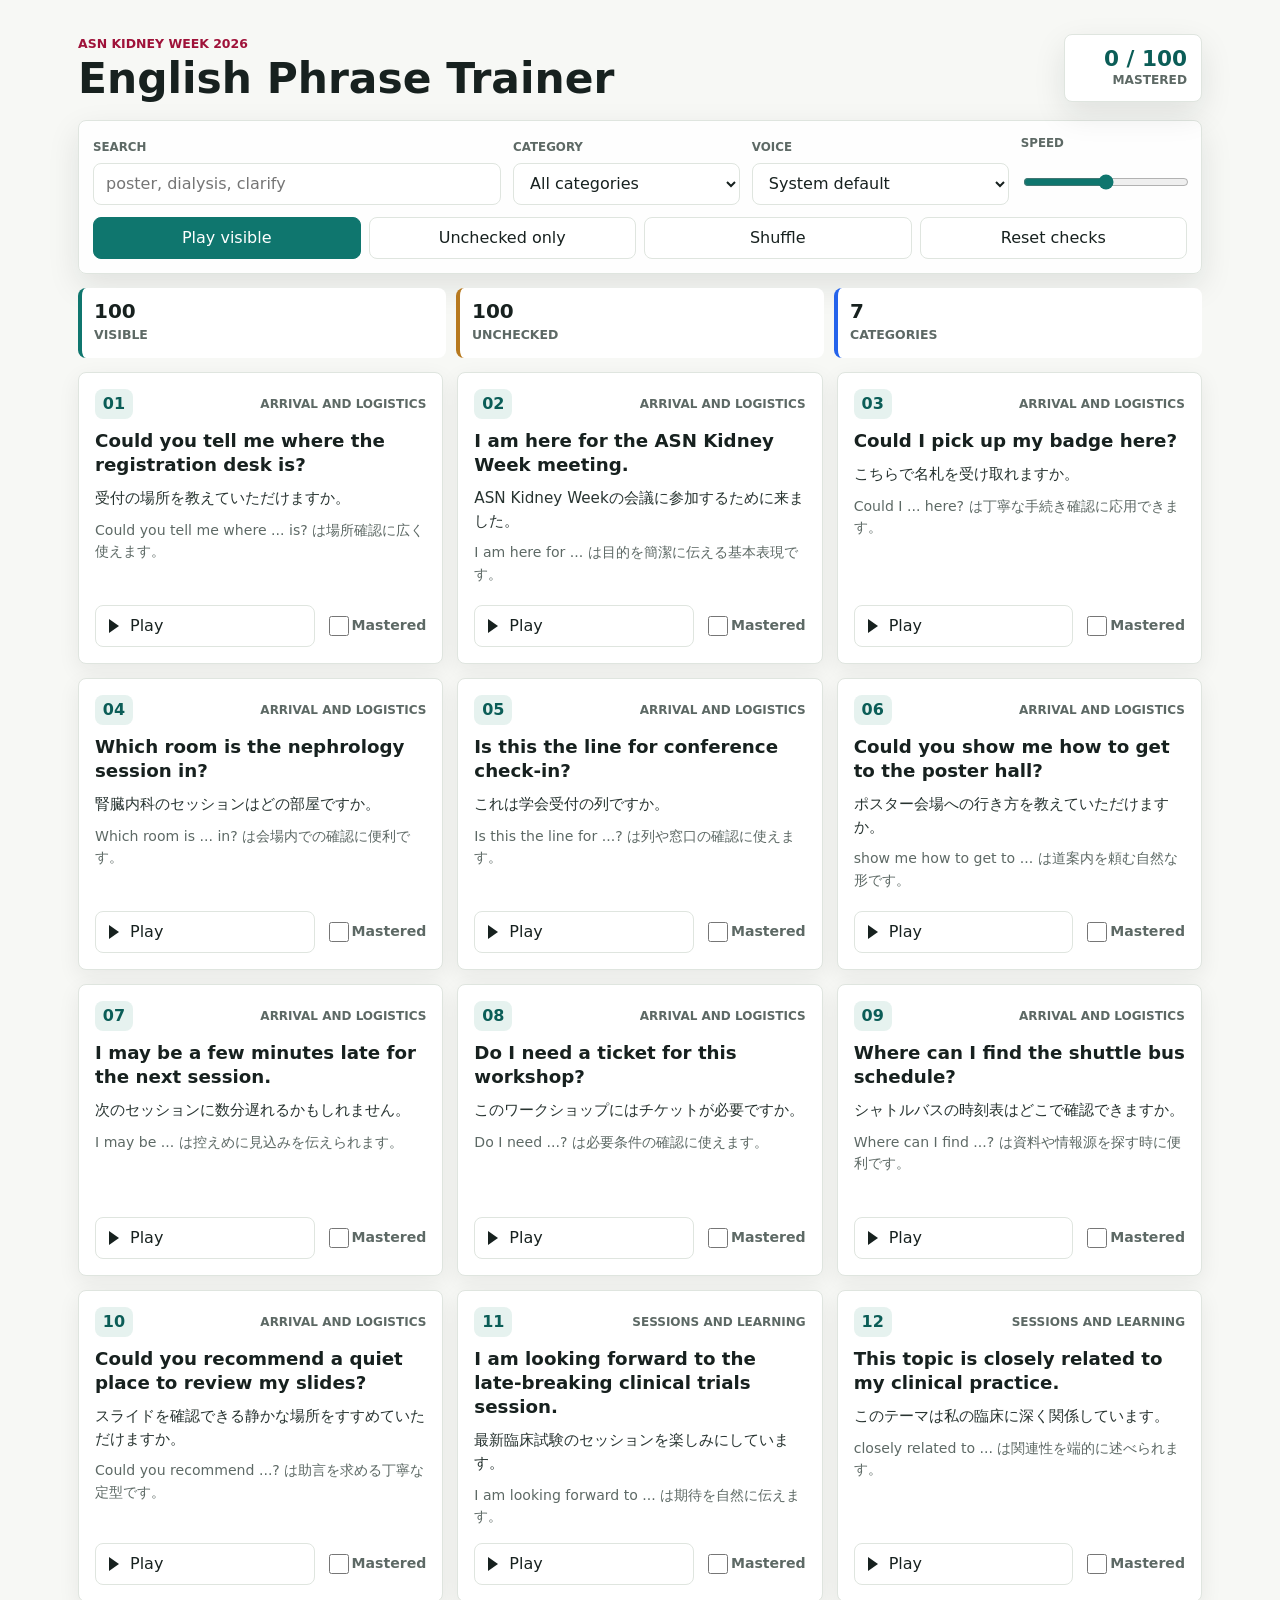
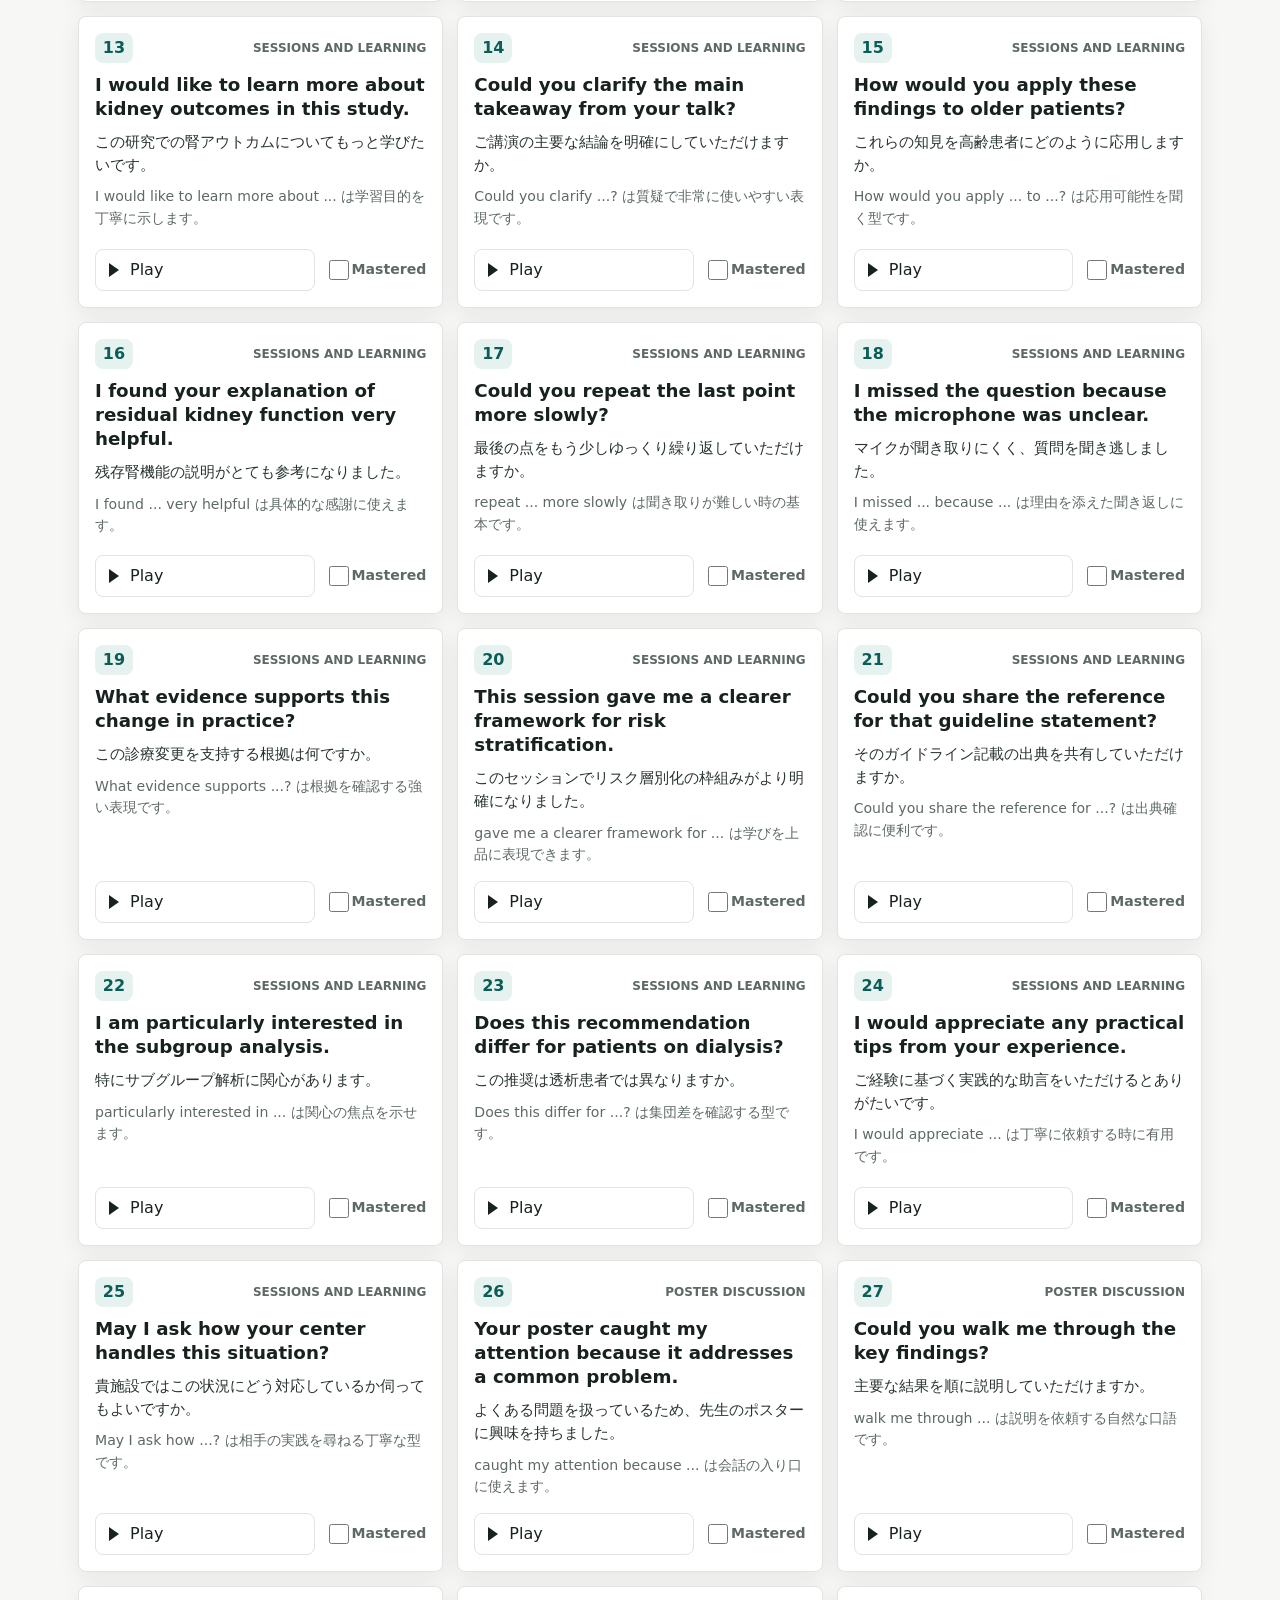
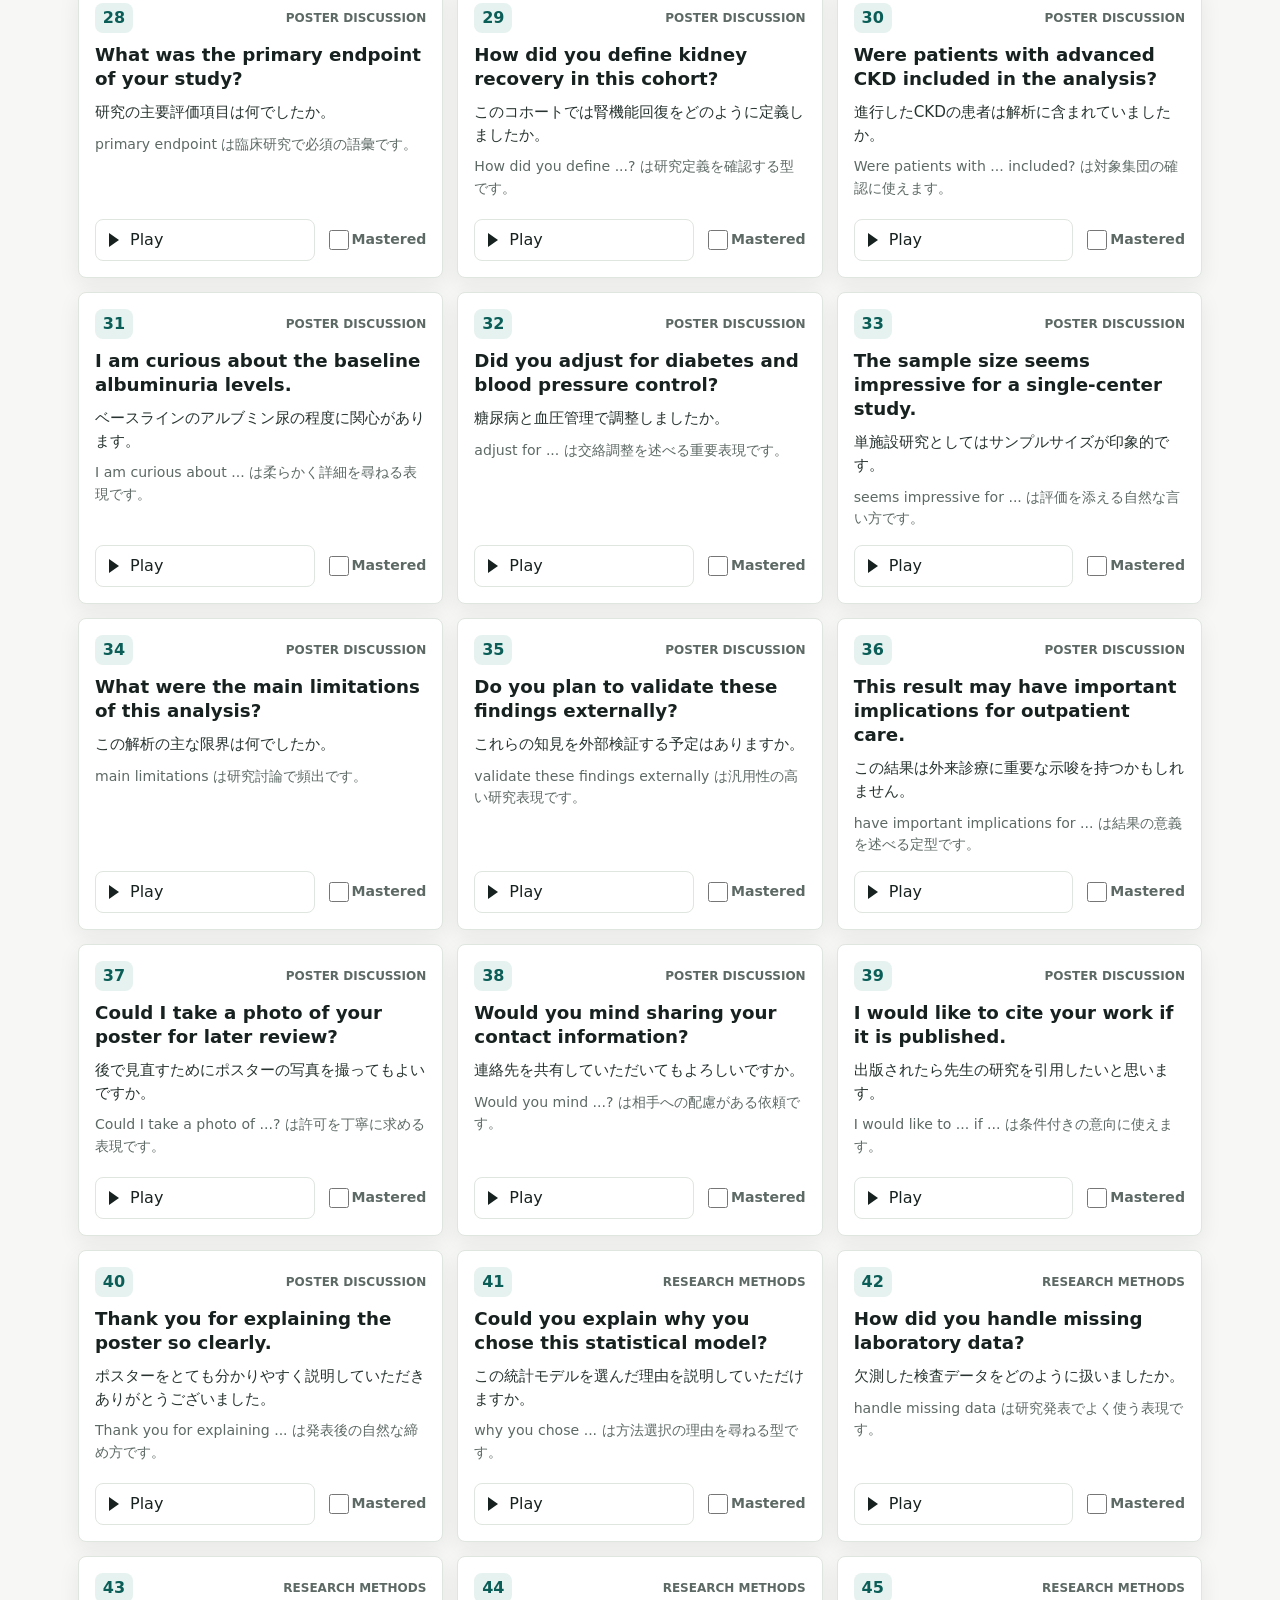
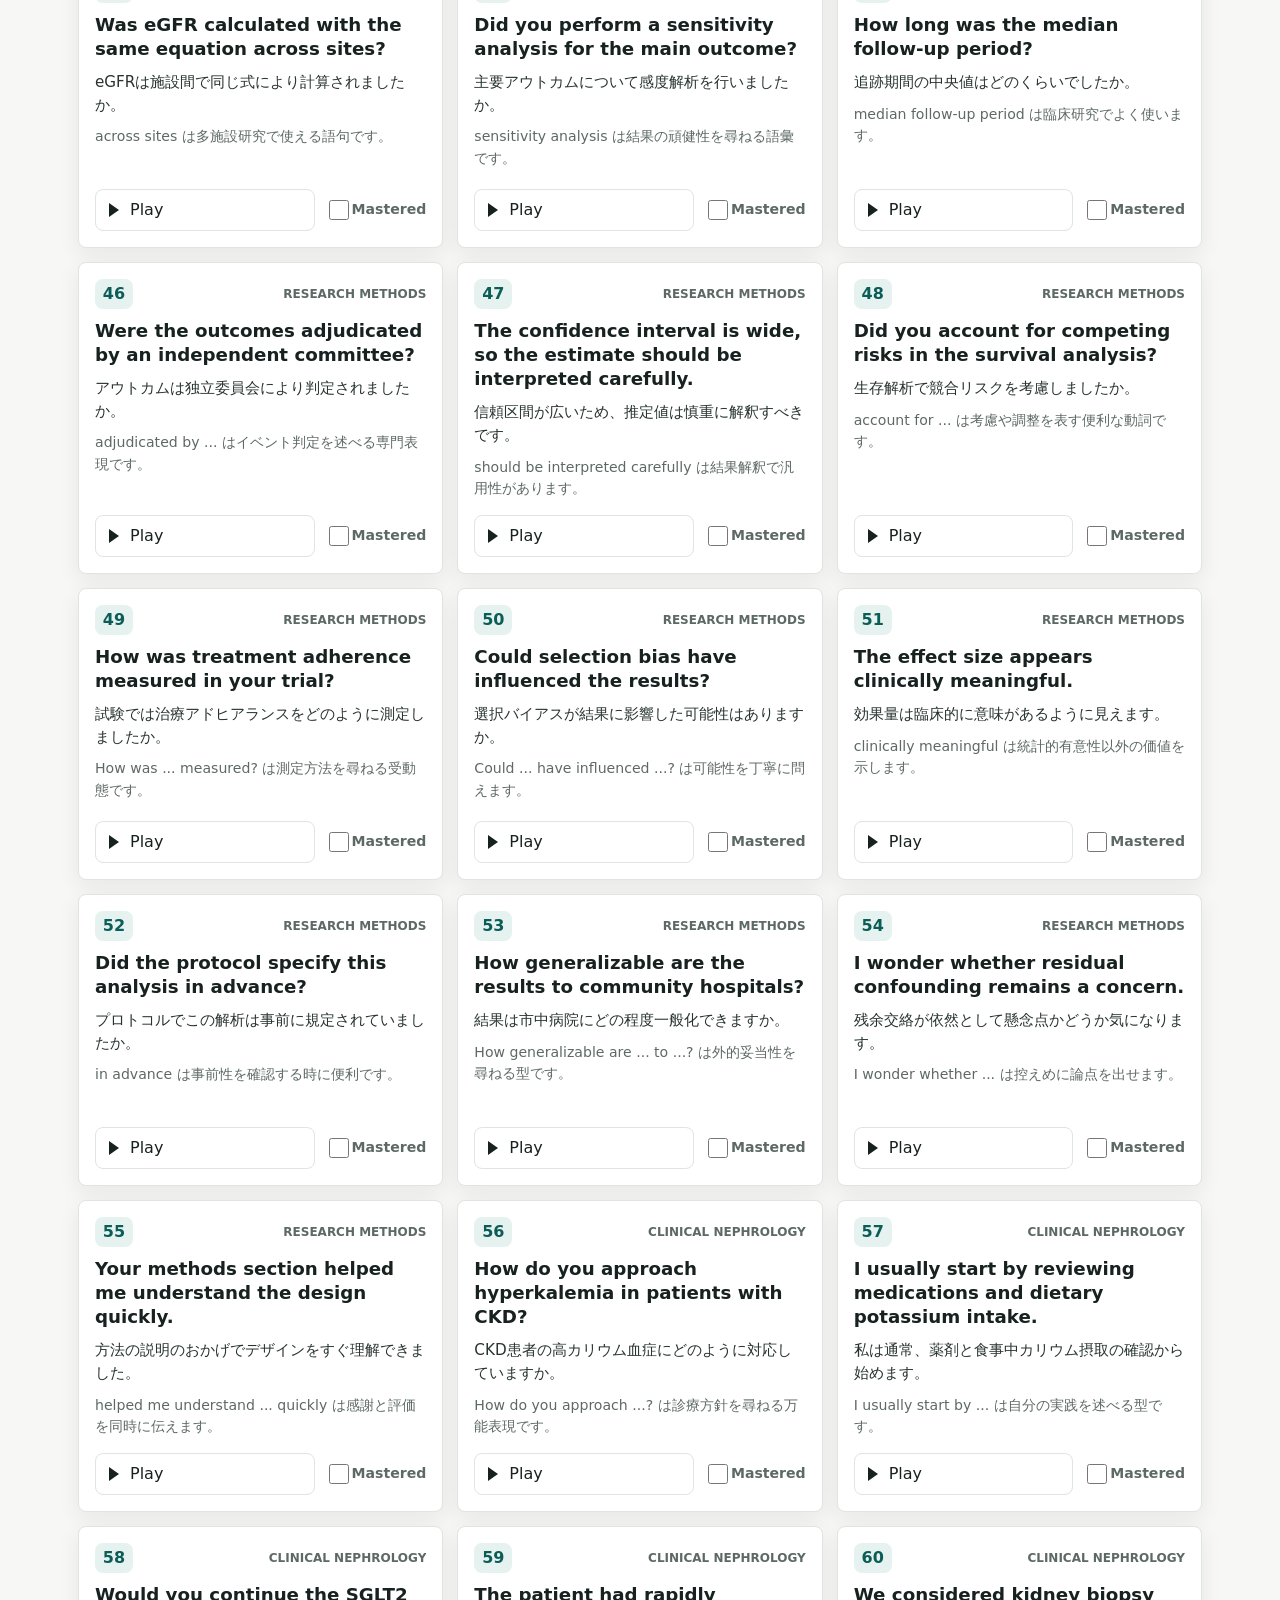
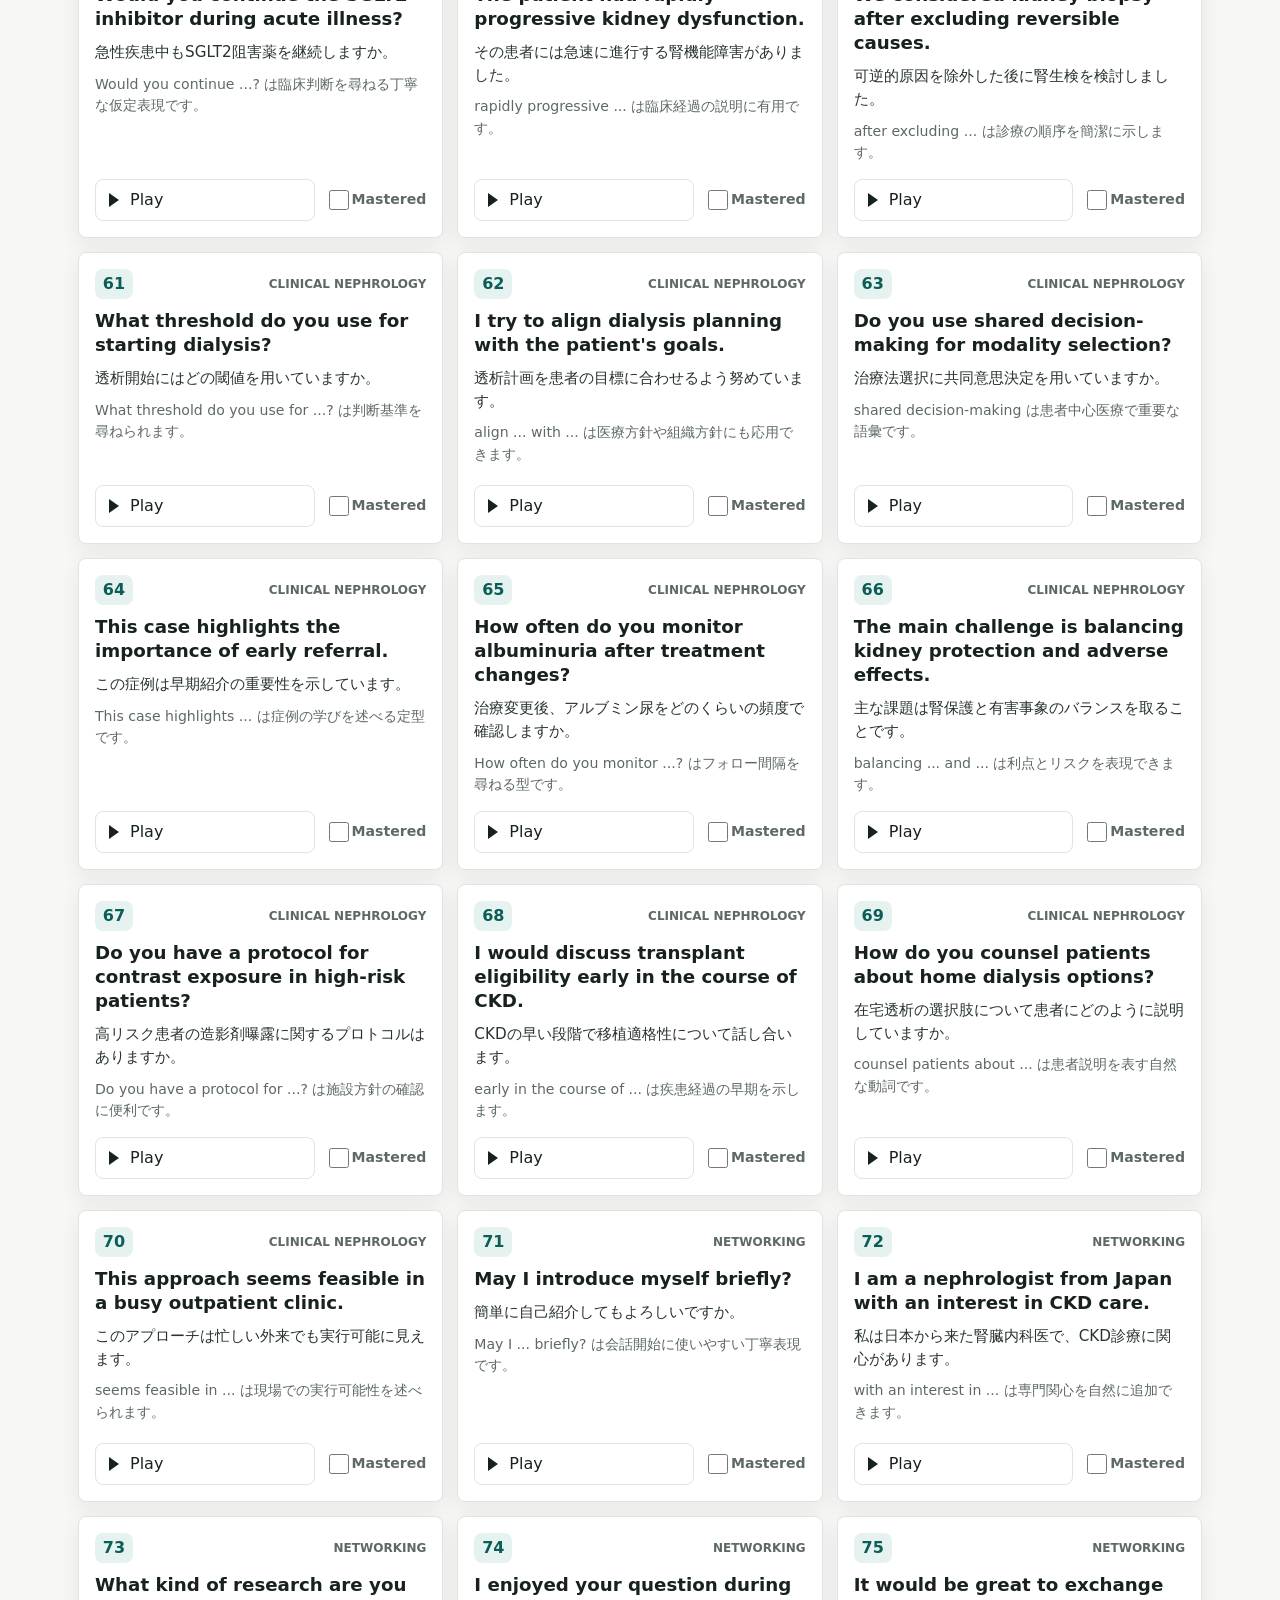
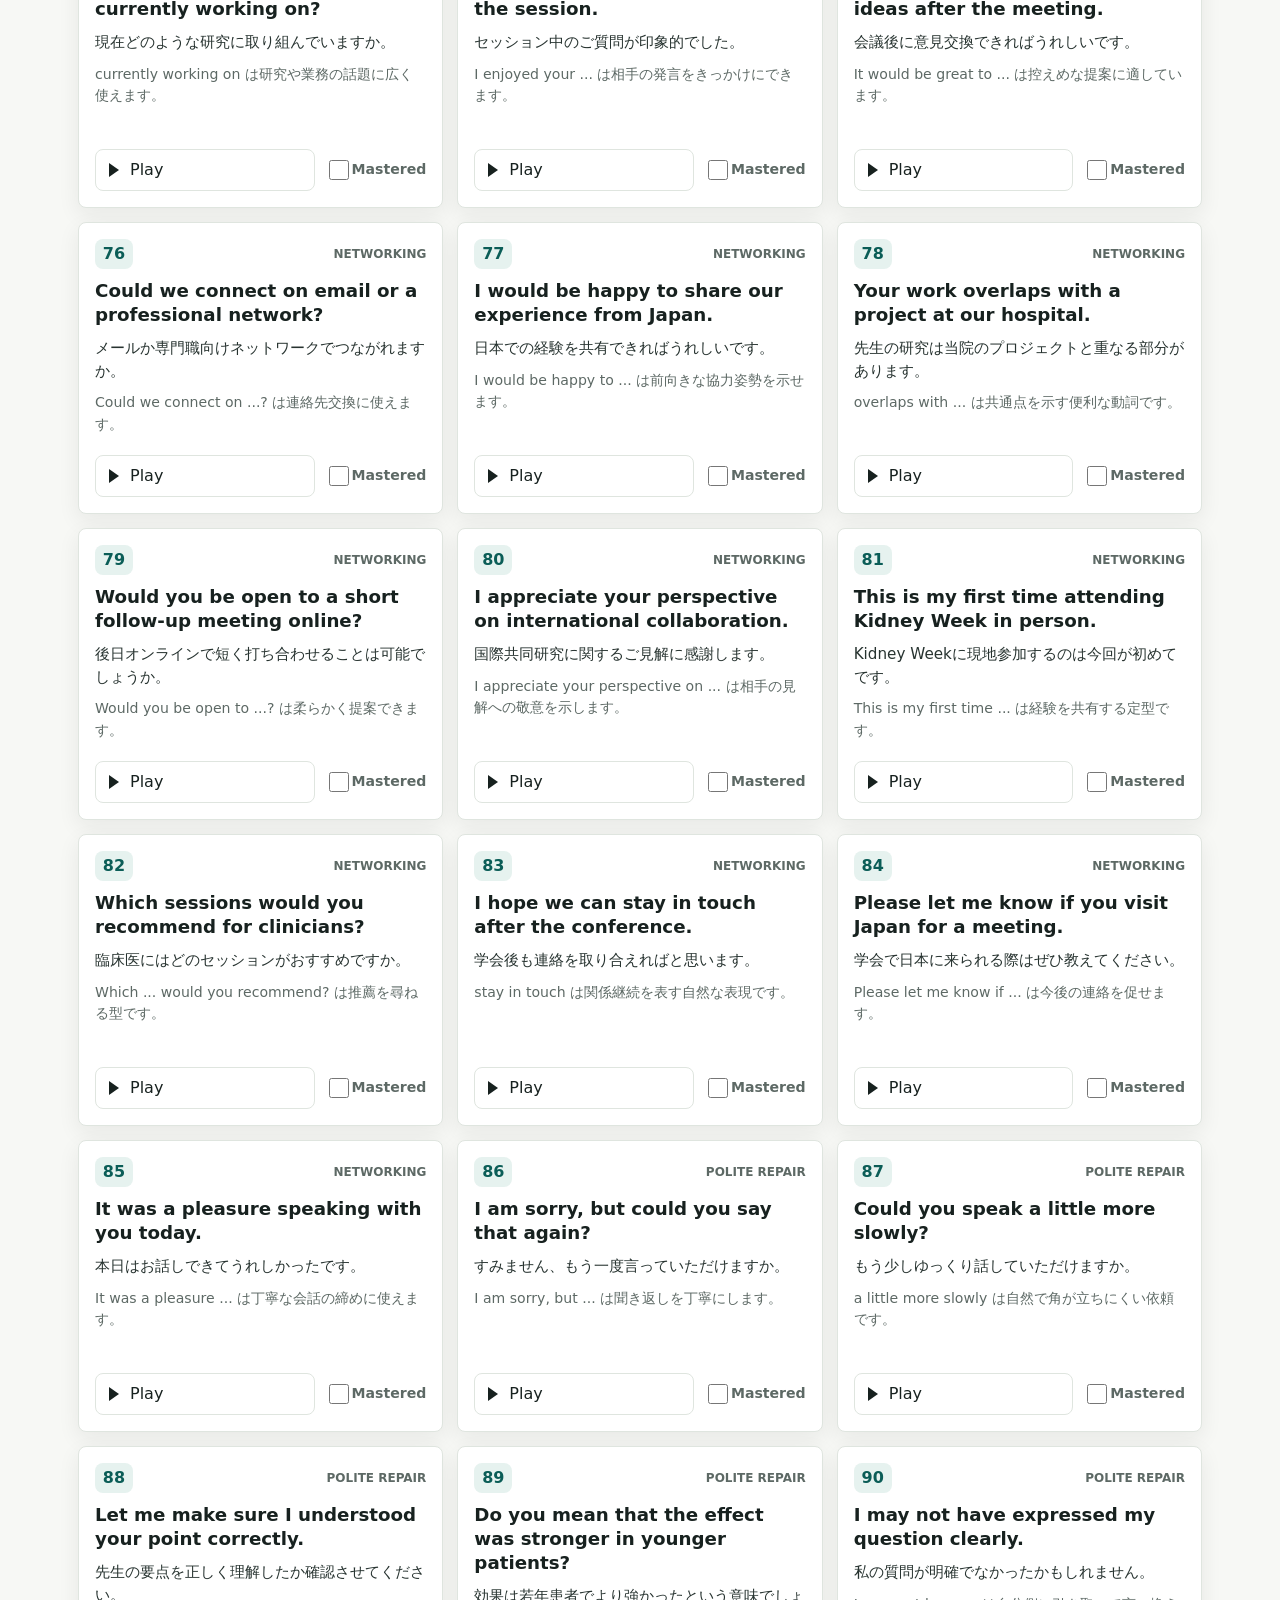
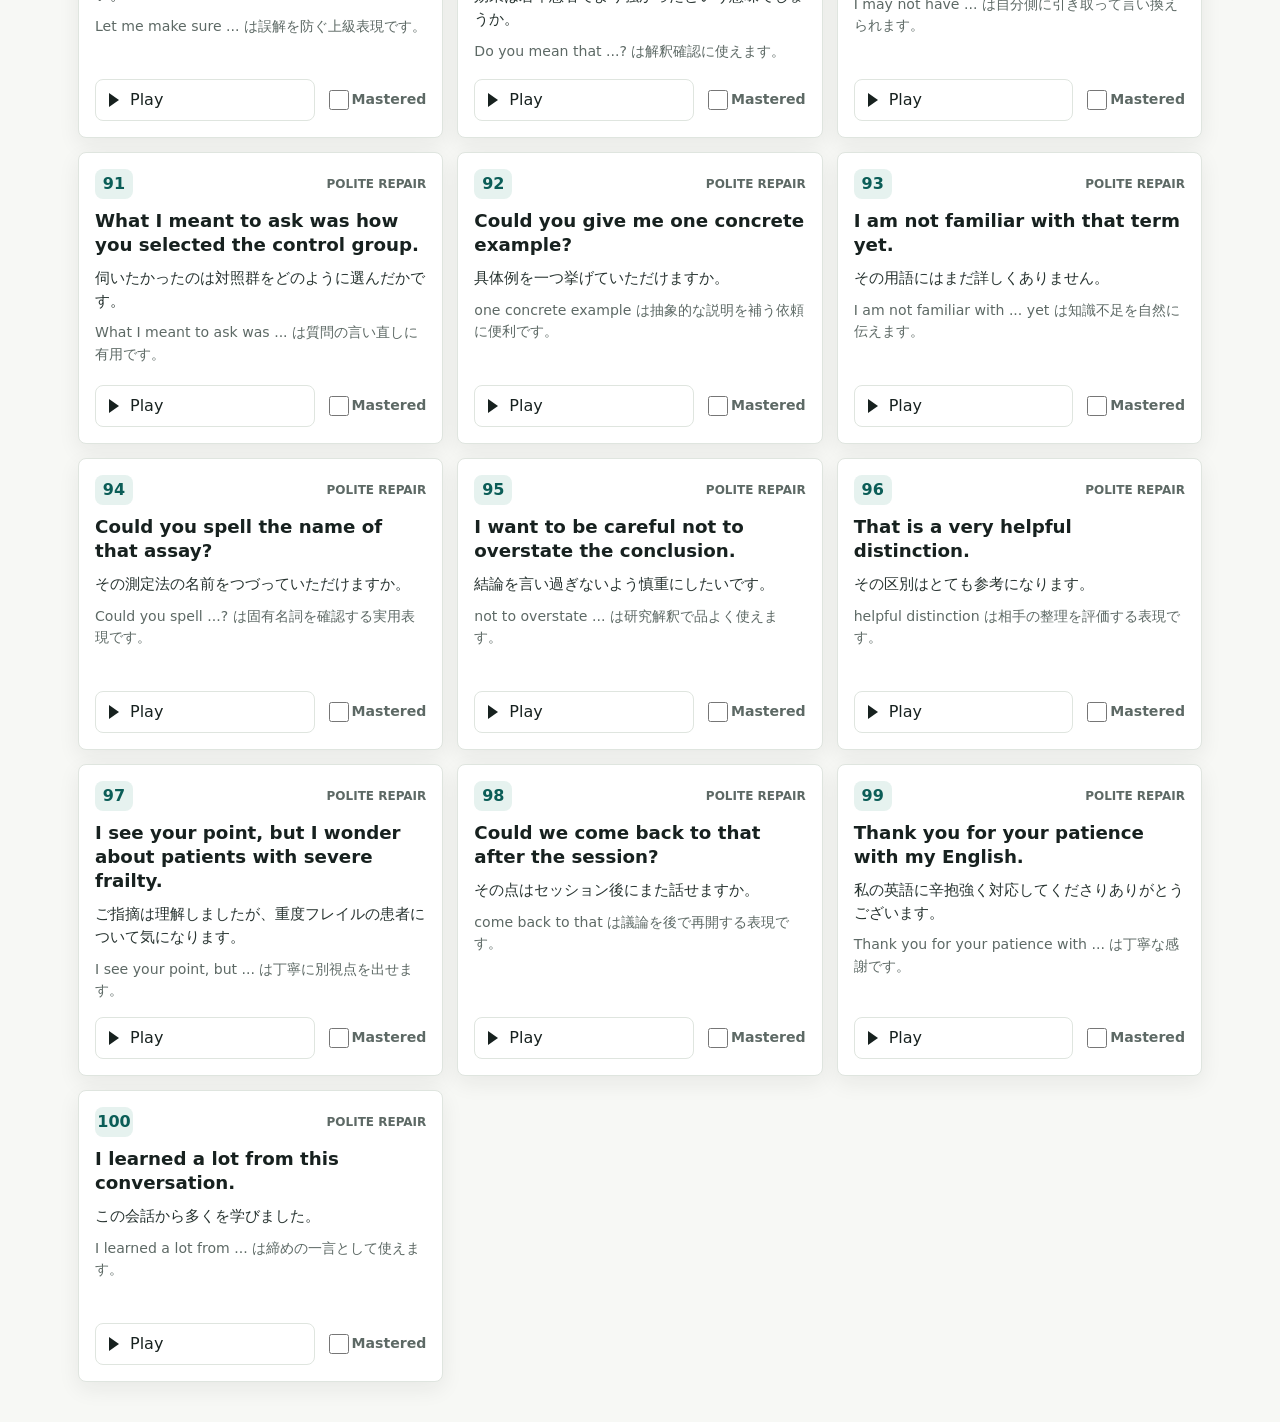
==== index.html @ 86907796 "Add files via upload" ====
<!doctype html>
<html lang="ja">
  <head>
    <meta charset="utf-8" />
    <meta name="viewport" content="width=device-width, initial-scale=1" />
    <meta name="theme-color" content="#0f766e" />
    <meta
      name="description"
      content="ASN Kidney Weekで使える英会話表現100文を、音声再生とチェック保存で学習できるWebアプリです。"
    />
    <title>ASN Kidney Week English</title>
    <link rel="manifest" href="manifest.webmanifest" />
    <link rel="icon" href="icon.svg" type="image/svg+xml" />
    <link rel="stylesheet" href="styles.css" />
  </head>
  <body>
    <div class="app-shell">
      <header class="topbar">
        <div>
          <p class="eyebrow">ASN Kidney Week 2026</p>
          <h1>English Phrase Trainer</h1>
        </div>
        <div class="progress-panel" aria-live="polite">
          <span id="progressCount">0 / 100</span>
          <span>mastered</span>
        </div>
      </header>

      <main>
        <section class="controls" aria-label="学習コントロール">
          <label class="search-box">
            <span>Search</span>
            <input id="searchInput" type="search" autocomplete="off" placeholder="poster, dialysis, clarify" />
          </label>

          <label class="select-box">
            <span>Category</span>
            <select id="categorySelect">
              <option value="all">All categories</option>
            </select>
          </label>

          <label class="select-box">
            <span>Voice</span>
            <select id="voiceSelect">
              <option value="">System default</option>
            </select>
          </label>

          <label class="range-box">
            <span>Speed</span>
            <input id="rateInput" type="range" min="0.65" max="1.05" step="0.05" value="0.85" />
          </label>

          <div class="button-row">
            <button id="playVisibleButton" class="primary-button" type="button">Play visible</button>
            <button id="reviewButton" type="button" aria-pressed="false">Unchecked only</button>
            <button id="shuffleButton" type="button">Shuffle</button>
            <button id="resetButton" type="button">Reset checks</button>
          </div>
        </section>

        <section class="status-strip" aria-label="進捗">
          <div>
            <strong id="visibleCount">100</strong>
            <span>visible</span>
          </div>
          <div>
            <strong id="uncheckedCount">100</strong>
            <span>unchecked</span>
          </div>
          <div>
            <strong id="categoryCount">7</strong>
            <span>categories</span>
          </div>
        </section>

        <section id="phraseList" class="phrase-list" aria-label="英語表現リスト"></section>
      </main>
    </div>

    <template id="phraseTemplate">
      <article class="phrase-card">
        <div class="phrase-head">
          <span class="phrase-number"></span>
          <span class="phrase-category"></span>
        </div>
        <p class="phrase-english"></p>
        <p class="phrase-japanese"></p>
        <p class="phrase-note"></p>
        <div class="phrase-actions">
          <button class="play-button" type="button" aria-label="音声を再生">Play</button>
          <label class="check-label">
            <input class="mastered-checkbox" type="checkbox" />
            <span>Mastered</span>
          </label>
        </div>
      </article>
    </template>

    <script src="app.js" defer></script>
  </body>
</html>
---- styles.css ----
:root {
  color-scheme: light;
  --bg: #f7f8f5;
  --surface: #ffffff;
  --text: #17211f;
  --muted: #5d6965;
  --line: #dfe5df;
  --teal: #0f766e;
  --teal-dark: #0b5d57;
  --cranberry: #9f1239;
  --gold: #b7791f;
  --sky: #2563eb;
  --shadow: 0 12px 32px rgba(23, 33, 31, 0.1);
}

* {
  box-sizing: border-box;
}

html {
  min-width: 320px;
  background: var(--bg);
}

body {
  margin: 0;
  color: var(--text);
  font-family:
    Inter, ui-sans-serif, system-ui, -apple-system, BlinkMacSystemFont, "Segoe UI",
    sans-serif;
  line-height: 1.5;
}

button,
input,
select {
  font: inherit;
}

button {
  min-height: 42px;
  border: 1px solid var(--line);
  border-radius: 8px;
  background: var(--surface);
  color: var(--text);
  cursor: pointer;
  transition:
    border-color 160ms ease,
    background 160ms ease,
    color 160ms ease,
    transform 160ms ease;
}

button:hover {
  border-color: var(--teal);
}

button:active {
  transform: translateY(1px);
}

button[aria-pressed="true"],
.primary-button {
  border-color: var(--teal);
  background: var(--teal);
  color: #ffffff;
}

.app-shell {
  width: min(1180px, 100%);
  margin: 0 auto;
  padding: 18px clamp(14px, 3vw, 28px) 40px;
}

.topbar {
  display: grid;
  grid-template-columns: 1fr auto;
  gap: 16px;
  align-items: end;
  padding: 16px 0 18px;
}

.eyebrow {
  margin: 0 0 4px;
  color: var(--cranberry);
  font-size: 0.78rem;
  font-weight: 800;
  letter-spacing: 0;
  text-transform: uppercase;
}

h1 {
  margin: 0;
  font-size: clamp(1.65rem, 4vw, 2.65rem);
  line-height: 1.05;
  letter-spacing: 0;
}

.progress-panel {
  min-width: 138px;
  padding: 12px 14px;
  border: 1px solid var(--line);
  border-radius: 8px;
  background: var(--surface);
  box-shadow: var(--shadow);
  text-align: right;
}

.progress-panel span:first-child {
  display: block;
  color: var(--teal-dark);
  font-size: 1.35rem;
  font-weight: 800;
  line-height: 1.1;
}

.progress-panel span:last-child {
  display: block;
  color: var(--muted);
  font-size: 0.76rem;
  font-weight: 700;
  text-transform: uppercase;
}

.controls {
  display: grid;
  grid-template-columns: minmax(200px, 1.35fr) minmax(150px, 0.75fr) minmax(150px, 0.85fr) minmax(132px, 0.55fr);
  gap: 12px;
  align-items: end;
  padding: 14px;
  border: 1px solid var(--line);
  border-radius: 8px;
  background: rgba(255, 255, 255, 0.9);
  box-shadow: var(--shadow);
}

.search-box,
.select-box,
.range-box {
  display: grid;
  gap: 6px;
  min-width: 0;
}

.search-box span,
.select-box span,
.range-box span {
  color: var(--muted);
  font-size: 0.74rem;
  font-weight: 800;
  text-transform: uppercase;
}

input[type="search"],
select {
  width: 100%;
  min-height: 42px;
  border: 1px solid var(--line);
  border-radius: 8px;
  background: var(--surface);
  color: var(--text);
  padding: 0 12px;
}

input[type="range"] {
  width: 100%;
  min-height: 42px;
  accent-color: var(--teal);
}

.button-row {
  grid-column: 1 / -1;
  display: grid;
  grid-template-columns: repeat(4, minmax(128px, 1fr));
  gap: 8px;
}

.status-strip {
  display: grid;
  grid-template-columns: repeat(3, minmax(0, 1fr));
  gap: 10px;
  margin: 14px 0;
}

.status-strip div {
  min-height: 68px;
  padding: 12px;
  border-left: 4px solid var(--teal);
  border-radius: 8px;
  background: var(--surface);
}

.status-strip div:nth-child(2) {
  border-left-color: var(--gold);
}

.status-strip div:nth-child(3) {
  border-left-color: var(--sky);
}

.status-strip strong {
  display: block;
  font-size: 1.25rem;
  line-height: 1.1;
}

.status-strip span {
  color: var(--muted);
  font-size: 0.78rem;
  font-weight: 700;
  text-transform: uppercase;
}

.phrase-list {
  display: grid;
  grid-template-columns: repeat(auto-fit, minmax(min(100%, 330px), 1fr));
  gap: 14px;
}

.phrase-card {
  display: grid;
  grid-template-rows: auto auto auto 1fr auto;
  gap: 10px;
  min-height: 292px;
  padding: 16px;
  border: 1px solid var(--line);
  border-radius: 8px;
  background: var(--surface);
  box-shadow: 0 7px 22px rgba(23, 33, 31, 0.07);
}

.phrase-card.is-mastered {
  border-color: rgba(15, 118, 110, 0.48);
  background: #f1fbf8;
}

.phrase-head {
  display: flex;
  gap: 8px;
  align-items: center;
  justify-content: space-between;
}

.phrase-number {
  display: inline-flex;
  align-items: center;
  justify-content: center;
  width: 38px;
  min-width: 38px;
  height: 30px;
  border-radius: 8px;
  background: #e6f2ef;
  color: var(--teal-dark);
  font-weight: 800;
}

.phrase-category {
  overflow: hidden;
  color: var(--muted);
  font-size: 0.75rem;
  font-weight: 800;
  text-align: right;
  text-overflow: ellipsis;
  text-transform: uppercase;
  white-space: nowrap;
}

.phrase-english {
  margin: 0;
  font-size: 1.14rem;
  font-weight: 800;
  line-height: 1.32;
}

.phrase-japanese {
  margin: 0;
  color: #273330;
  font-size: 0.95rem;
}

.phrase-note {
  margin: 0;
  color: var(--muted);
  font-size: 0.88rem;
}

.phrase-actions {
  display: grid;
  grid-template-columns: 1fr auto;
  gap: 10px;
  align-items: center;
  padding-top: 6px;
}

.play-button {
  position: relative;
  padding-left: 34px;
  text-align: left;
}

.play-button::before {
  position: absolute;
  left: 13px;
  top: 50%;
  width: 0;
  height: 0;
  border-bottom: 7px solid transparent;
  border-left: 10px solid currentColor;
  border-top: 7px solid transparent;
  content: "";
  transform: translateY(-50%);
}

.check-label {
  display: inline-grid;
  grid-template-columns: 20px auto;
  gap: 7px;
  align-items: center;
  min-height: 42px;
  color: var(--muted);
  font-size: 0.88rem;
  font-weight: 800;
}

.check-label input {
  width: 20px;
  height: 20px;
  accent-color: var(--teal);
}

.empty-state {
  grid-column: 1 / -1;
  padding: 28px;
  border: 1px dashed var(--line);
  border-radius: 8px;
  background: var(--surface);
  color: var(--muted);
  text-align: center;
}

@media (max-width: 820px) {
  .topbar {
    grid-template-columns: 1fr;
    align-items: start;
  }

  .progress-panel {
    width: 100%;
    text-align: left;
  }

  .controls {
    grid-template-columns: 1fr 1fr;
  }

  .button-row {
    grid-template-columns: repeat(2, minmax(0, 1fr));
  }
}

@media (max-width: 540px) {
  .app-shell {
    padding: 12px 10px 28px;
  }

  .controls,
  .status-strip,
  .button-row {
    grid-template-columns: 1fr;
  }

  .phrase-card {
    min-height: 0;
  }

  .phrase-actions {
    grid-template-columns: 1fr;
  }
}
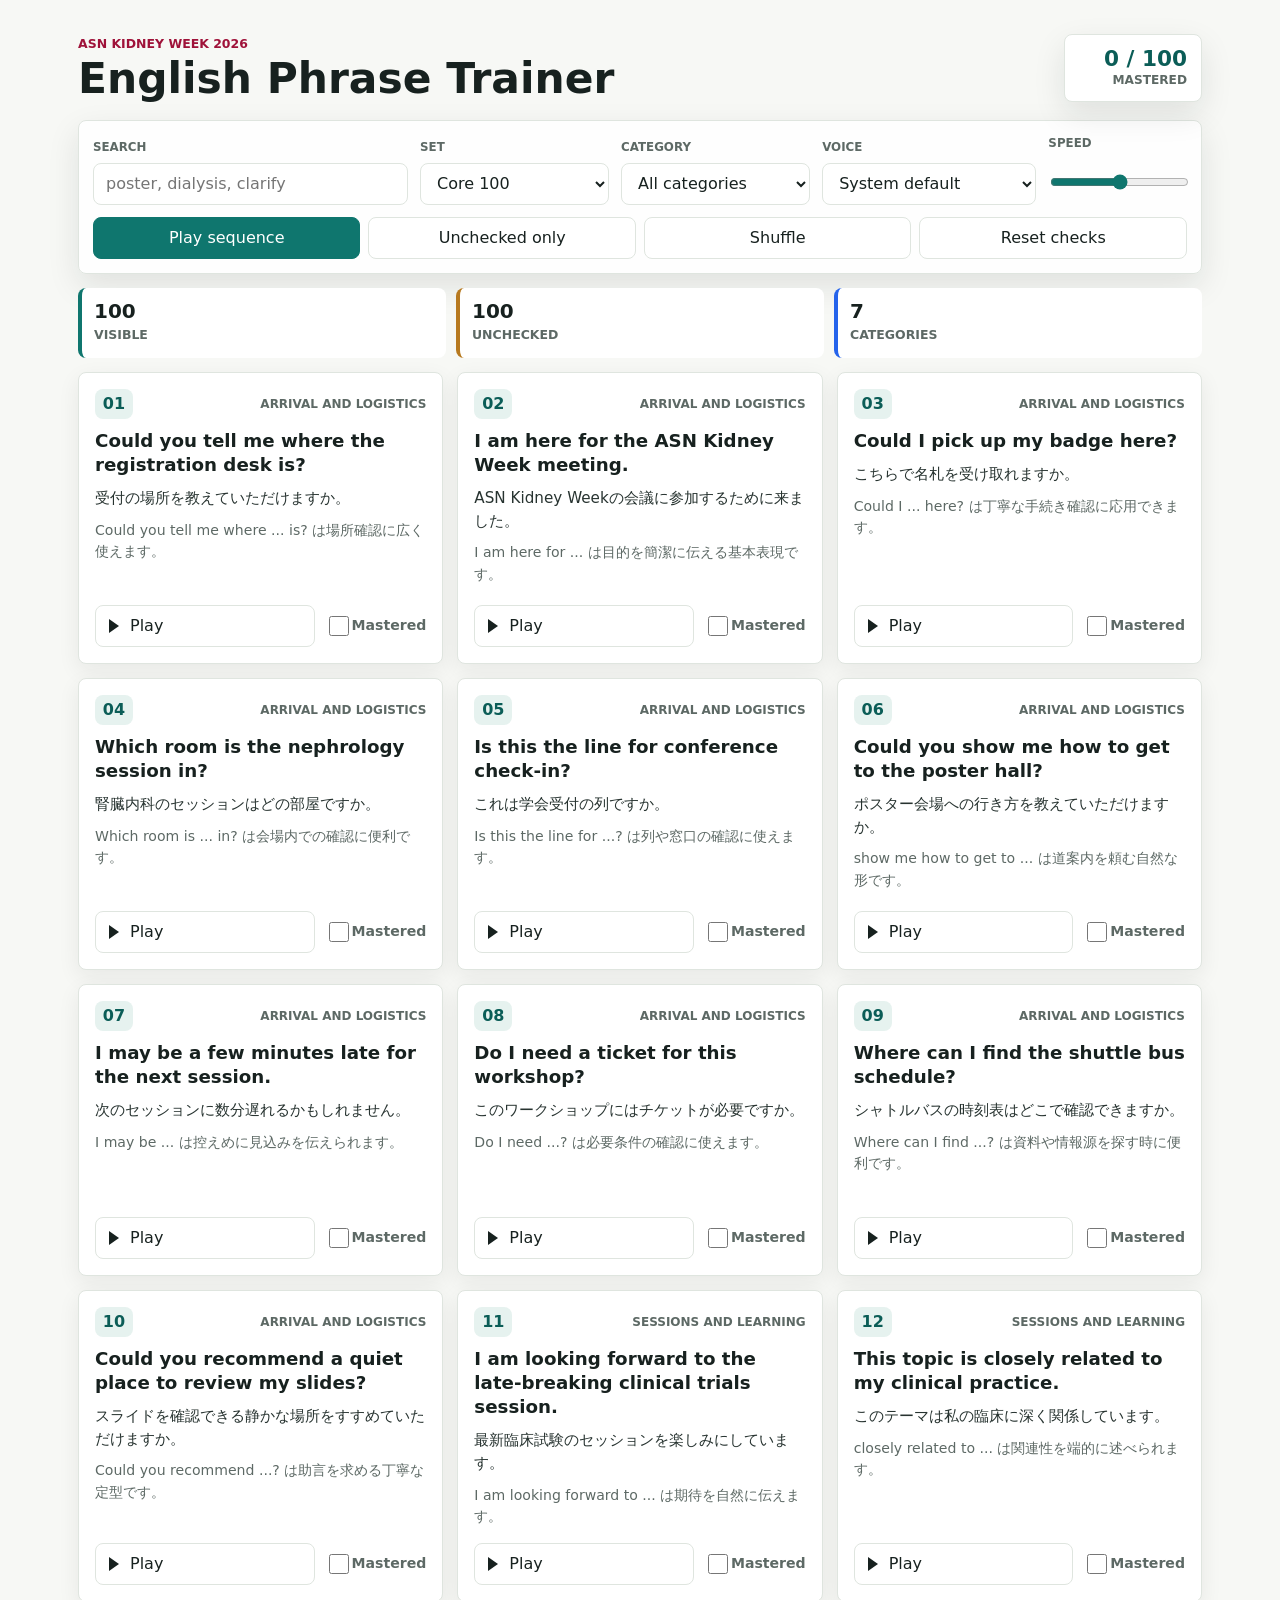
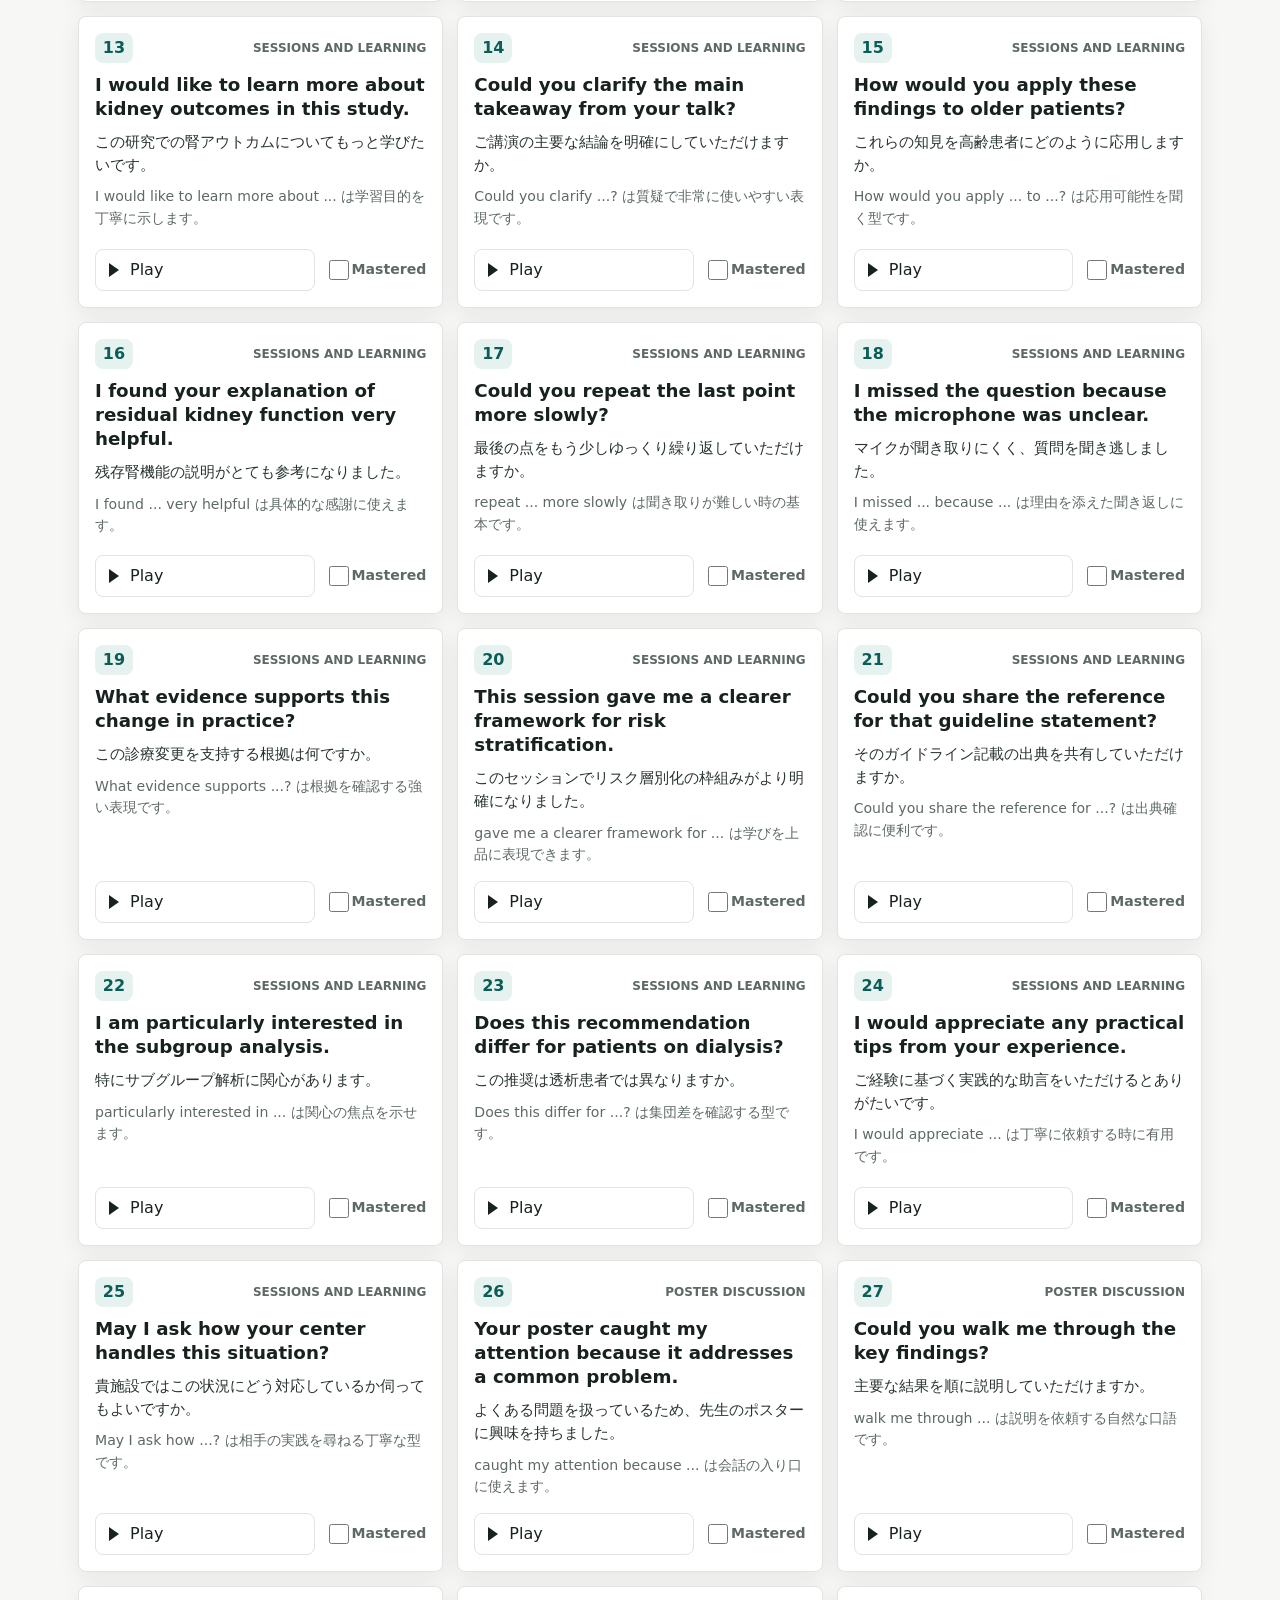
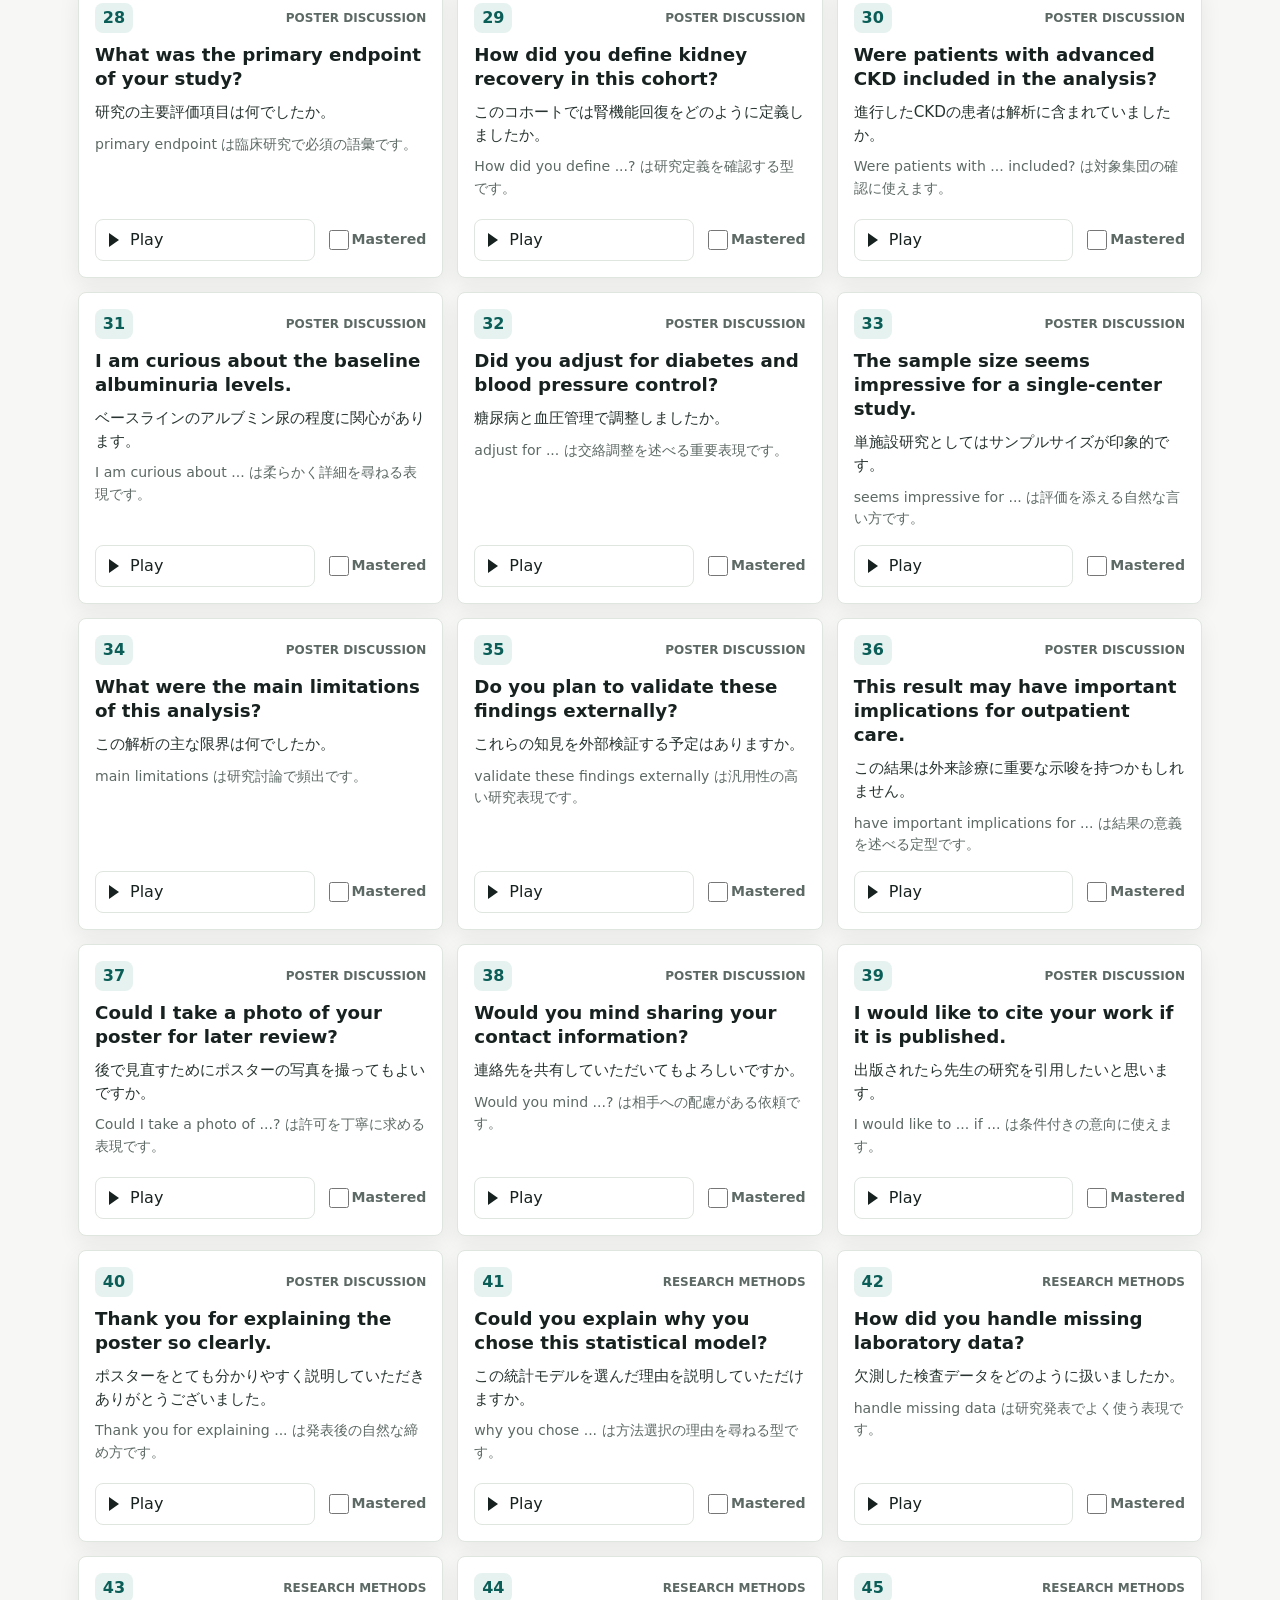
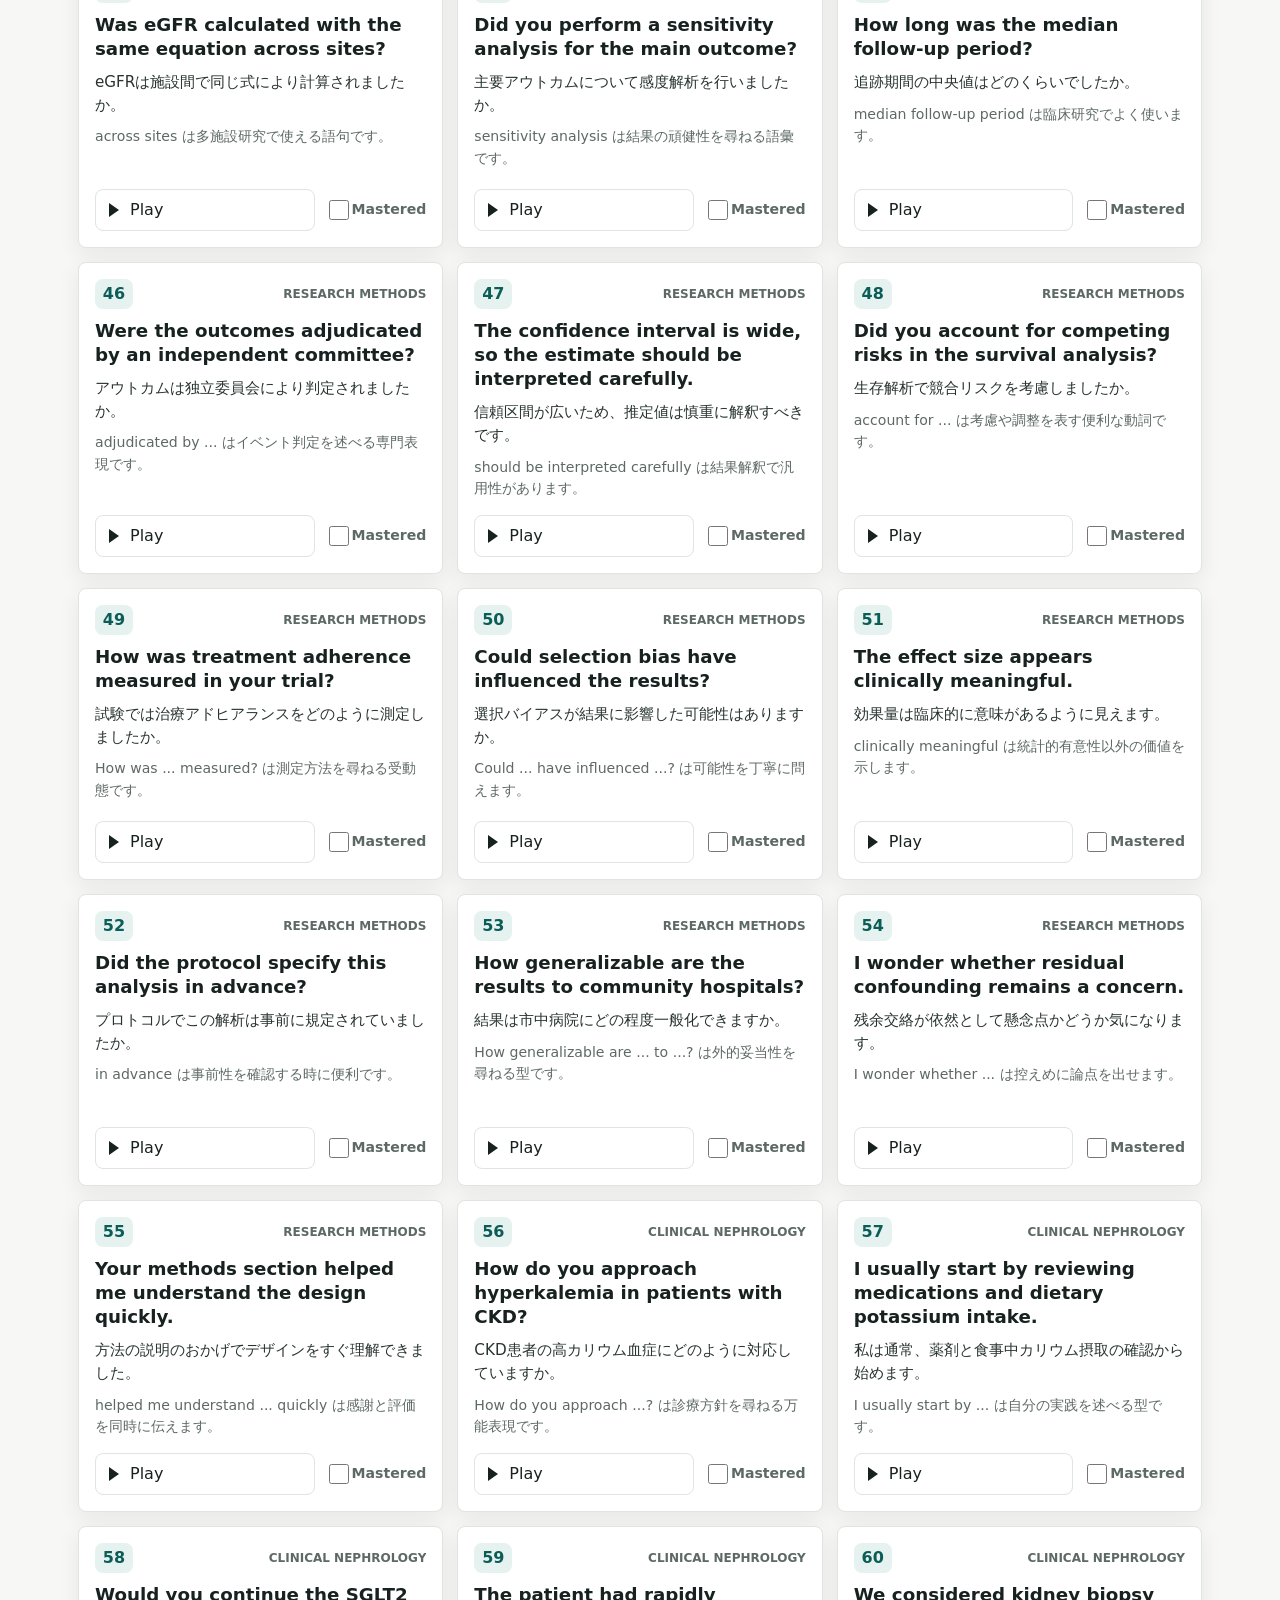
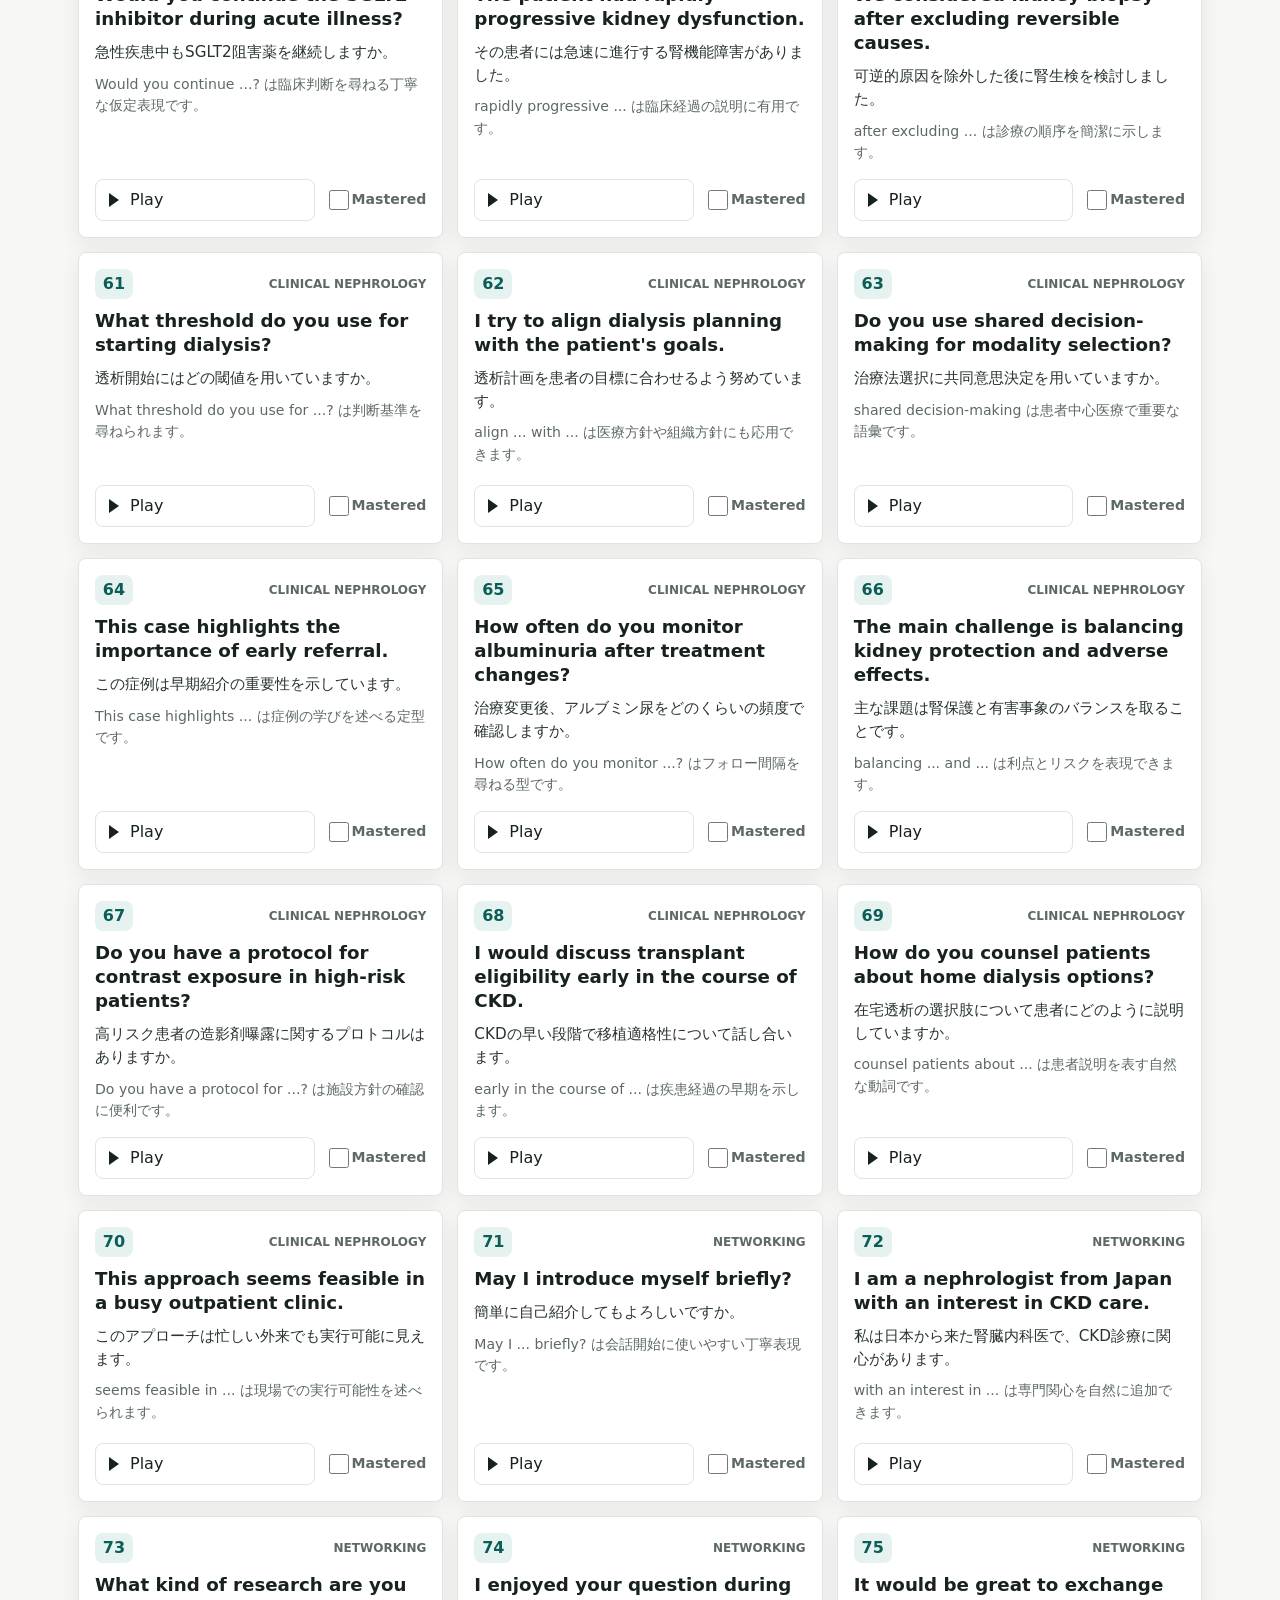
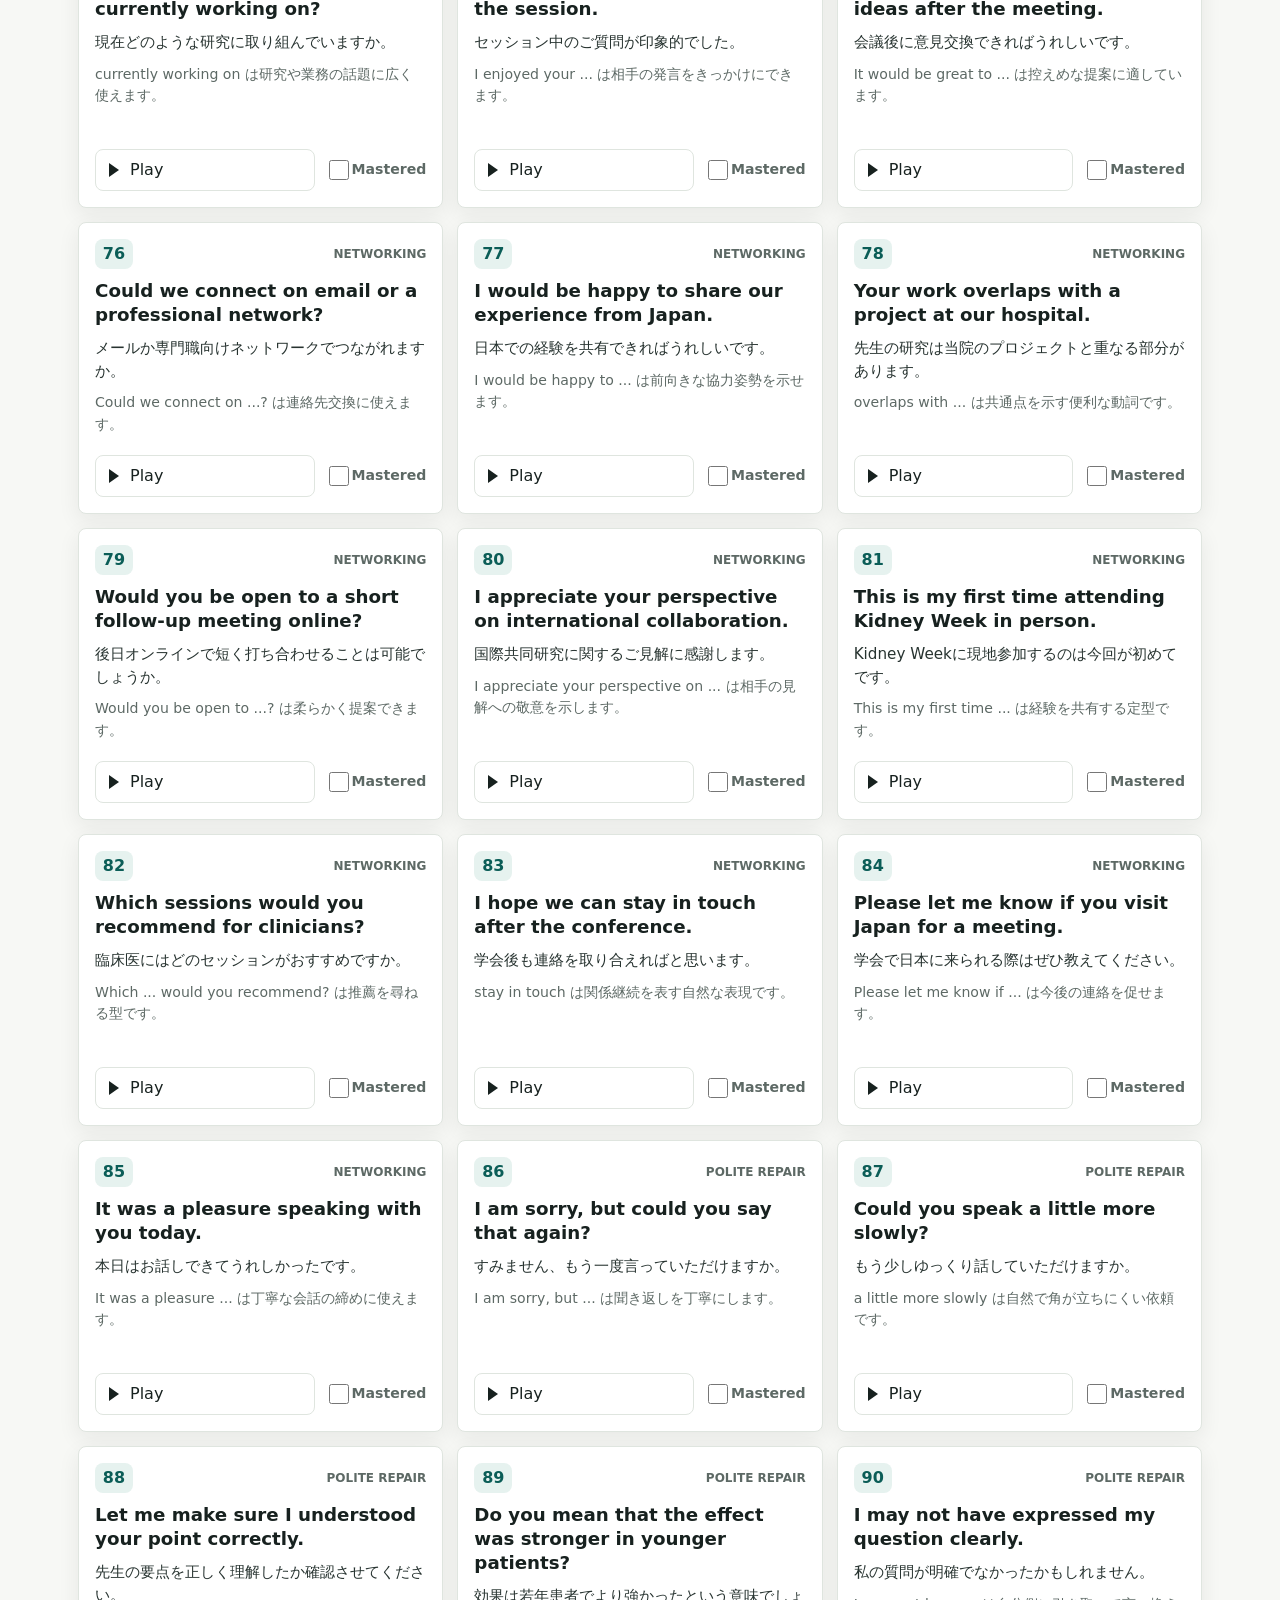
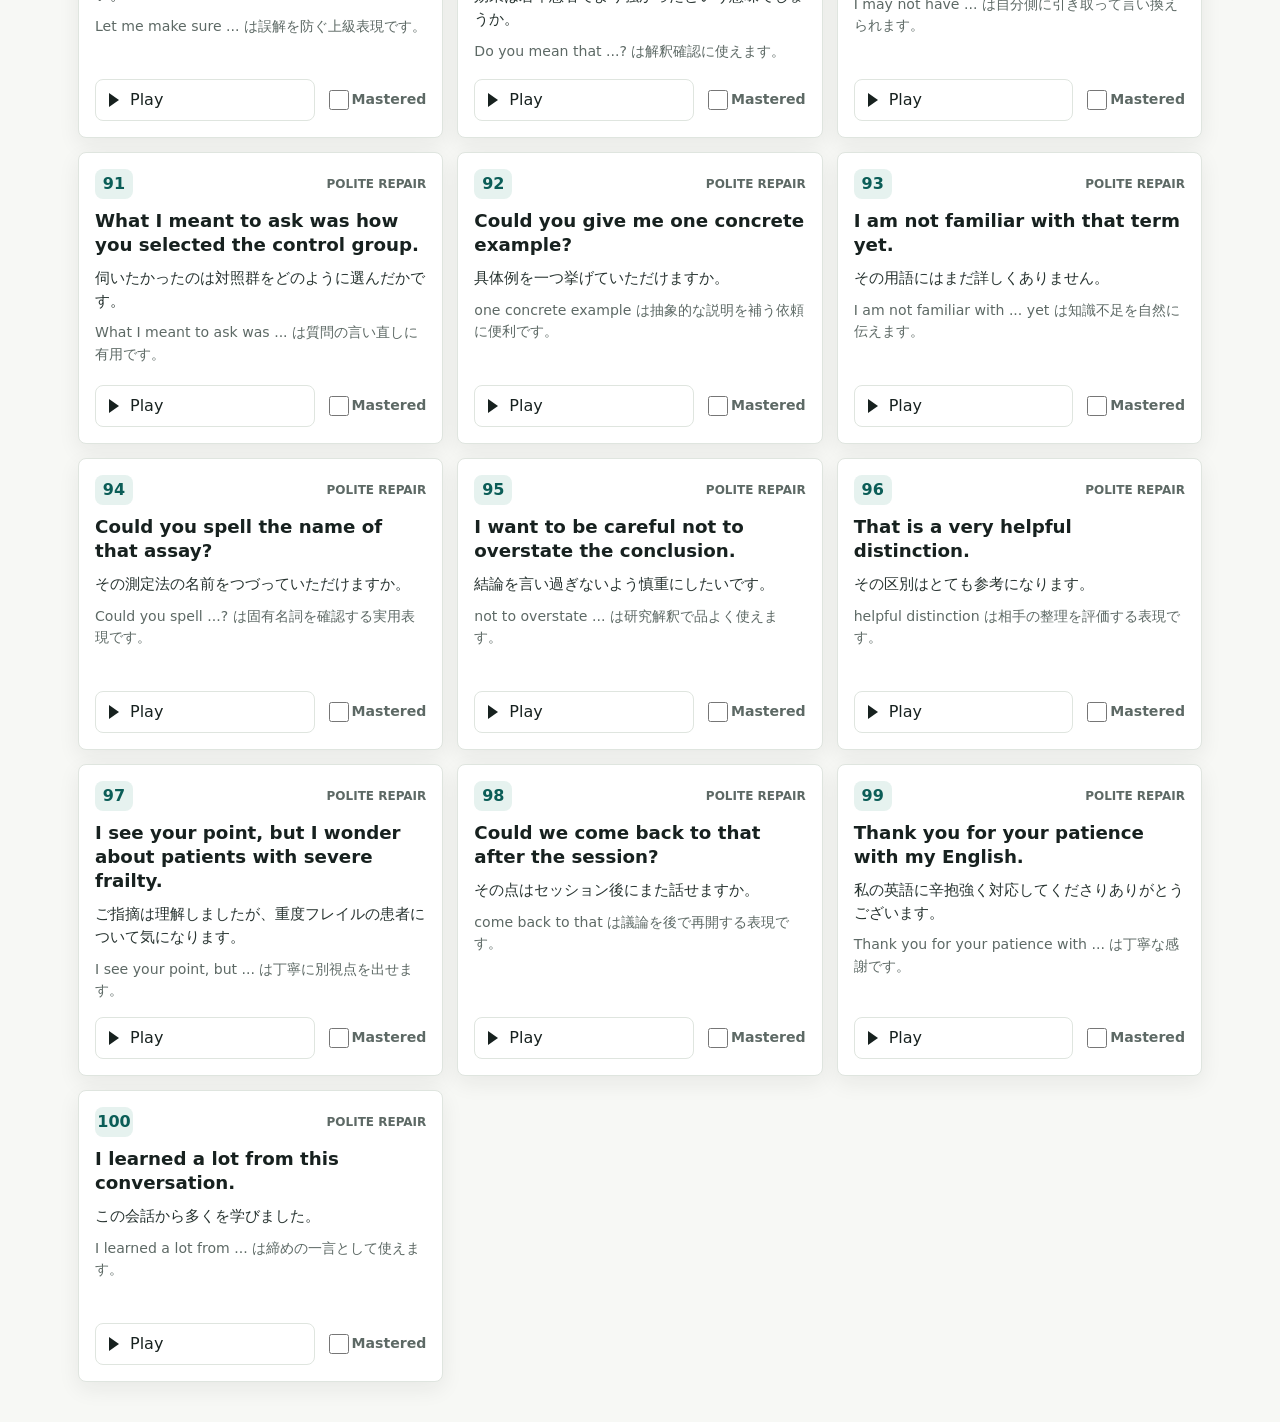
==== commit 71515881: "Add files via upload" ====
--- a/index.html
+++ b/index.html
@@ -6,7 +6,7 @@
     <meta name="theme-color" content="#0f766e" />
     <meta
       name="description"
-      content="ASN Kidney Weekで使える英会話表現100文を、音声再生とチェック保存で学習できるWebアプリです。"
+      content="ASN Kidney Weekで使える英会話表現200文を、音声再生とチェック保存で学習できるWebアプリです。"
     />
     <title>ASN Kidney Week English</title>
     <link rel="manifest" href="manifest.webmanifest" />
@@ -34,6 +34,11 @@
           </label>
 
           <label class="select-box">
+            <span>Set</span>
+            <select id="setSelect"></select>
+          </label>
+
+          <label class="select-box">
             <span>Category</span>
             <select id="categorySelect">
               <option value="all">All categories</option>
@@ -53,7 +58,7 @@
           </label>
 
           <div class="button-row">
-            <button id="playVisibleButton" class="primary-button" type="button">Play visible</button>
+            <button id="playVisibleButton" class="primary-button" type="button">Play sequence</button>
             <button id="reviewButton" type="button" aria-pressed="false">Unchecked only</button>
             <button id="shuffleButton" type="button">Shuffle</button>
             <button id="resetButton" type="button">Reset checks</button>
--- a/styles.css
+++ b/styles.css
@@ -124,7 +124,9 @@
 
 .controls {
   display: grid;
-  grid-template-columns: minmax(200px, 1.35fr) minmax(150px, 0.75fr) minmax(150px, 0.85fr) minmax(132px, 0.55fr);
+  grid-template-columns:
+    minmax(200px, 1.25fr) minmax(150px, 0.75fr) minmax(150px, 0.75fr)
+    minmax(150px, 0.85fr) minmax(132px, 0.55fr);
   gap: 12px;
   align-items: end;
   padding: 14px;
